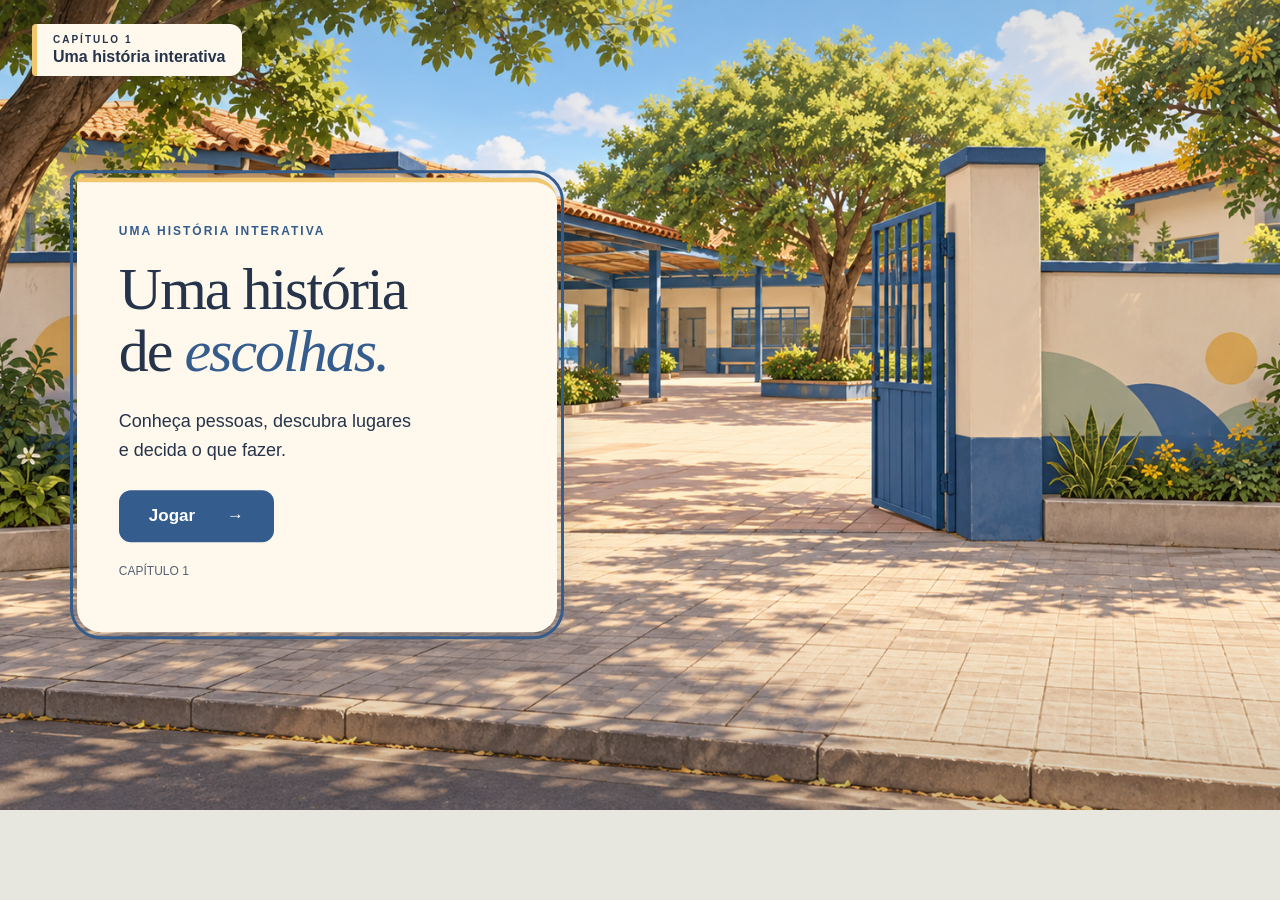
==== jogo/index.html @ d509e4c5 "feat: protótipo jogável do capítulo 1" ====
<!doctype html>
<html lang="pt-BR">
<head>
  <meta charset="utf-8">
  <meta name="viewport" content="width=device-width, initial-scale=1">
  <title>Uma história de escolhas — Capítulo 1</title>
  <link rel="stylesheet" href="style.css">
</head>
<body>
  <main class="stage" id="stage" aria-label="Composição da tela do jogo">
    <!-- Imagem de fundo do cenário -->
    <img class="background" id="scene-bg" src="assets/cenario-escola.png" alt="">

    <!-- Barra superior de identificação do local e controle de reinício -->
    <header class="scene-bar" id="scene-bar">
      <div class="scene-label">
        <small>CAPÍTULO 1</small>
        <strong id="scene-location">Uma história interativa</strong>
      </div>
      <button type="button" class="quiet" id="btn-reiniciar" style="display: none;">Reiniciar</button>
    </header>

    <!-- Personagem em destaque -->
    <img class="character" id="scene-char" src="assets/personagem-mae.png" alt="" style="display: none;">

    <!-- Caixa de diálogo com interlocutor, fala e escolhas -->
    <section class="dialogue" id="dialogue-box" aria-labelledby="dialogue-speaker" aria-describedby="speech-accessible" tabindex="-1" style="display: none;">
      <h2 class="speaker" id="dialogue-speaker">Mãe</h2>
      <p class="speech" id="dialogue-speech">
        <span class="sr-only" id="speech-accessible"></span>
        <span aria-hidden="true" id="speech-text"></span><span class="reveal-caret" id="speech-caret" aria-hidden="true">▌</span>
      </p>
      <div id="dialogue-interactive"></div>
      <p class="hint" id="dialogue-hint">Sua vez de escolher.</p>
    </section>

    <!-- Container dos painéis de tela (Início, Identificação, Introdução, Abertura e Fim) -->
    <div id="panel-container"></div>

    <!-- Modal de confirmação de reinício -->
    <div class="overlay" id="restart-modal" role="dialog" aria-modal="true" aria-labelledby="restart-title" style="display: none;">
      <section class="confirmation">
        <h1 class="panel-title" id="restart-title">Recomeçar o capítulo?</h1>
        <p class="lead">Você vai voltar ao início.</p>
        <div class="actions">
          <button class="quiet" type="button" id="btn-cancelar-reinicio">Continuar jogando</button>
          <button class="primary" type="button" id="btn-confirmar-reinicio">Recomeçar</button>
        </div>
      </section>
    </div>
  </main>

  <script src="game.js"></script>
</body>
</html>
---- jogo/style.css ----
/* Estilos do Capítulo 1 — Uma história de escolhas */
:root {
  --paper: #fff8ed;
  --ink: #25344a;
  --blue: #345c8c;
  --blue-deep: #24466e;
  --sage: #d9e8d5;
  --honey: #f2c66d;
  --border: #8291a1;
  --error: #9b3535;
  --muted: #536174;
  --surface: var(--paper);
  --text: var(--ink);
  --action: var(--blue);
  --action-hover: var(--blue-deep);
  --font-body: 'Trebuchet MS', Arial, sans-serif;
  --font-title: Georgia, 'Times New Roman', serif;
  --radius-panel: 22px;
  --radius-control: 12px;
  --shadow-panel: 0 12px 40px #17253426;
  --duration-fast: 150ms;
}

* {
  box-sizing: border-box;
}

html, body {
  margin: 0;
  padding: 0;
  background: #e8e7df;
  color: var(--text);
  font-family: var(--font-body);
  min-height: 100vh;
  overflow-x: hidden;
}

button, input, select {
  font: inherit;
}

button, a {
  -webkit-tap-highlight-color: transparent;
}

button {
  cursor: pointer;
}

button, input, select {
  transition: background-color var(--duration-fast), border-color var(--duration-fast), box-shadow var(--duration-fast);
}

:focus-visible {
  outline: 3px solid var(--blue);
  outline-offset: 4px;
}

/* Palco principal do jogo */
.stage {
  position: relative;
  isolation: isolate;
  width: min(100%, 1440px);
  height: min(100svh, 810px);
  min-height: 620px;
  margin-inline: auto;
  overflow: hidden;
  background: var(--sage);
}

/* Cenário ao fundo */
.background {
  position: absolute;
  z-index: -3;
  width: 100%;
  height: 100%;
  object-fit: cover;
  object-position: center;
  inset: 0;
  background-color: var(--sage);
  transition: opacity 200ms ease;
}

.stage::before {
  content: '';
  position: absolute;
  inset: 0;
  pointer-events: none;
  z-index: -2;
  background: linear-gradient(180deg, #1725341f, transparent 23%, transparent 75%, #17253430);
}

/* Barra superior da cena (local e reiniciar) */
.scene-bar {
  position: absolute;
  left: 32px;
  right: 32px;
  top: 24px;
  z-index: 3;
  display: flex;
  justify-content: space-between;
  align-items: flex-start;
  gap: 16px;
}

.scene-label {
  background: var(--paper);
  border-left: 5px solid var(--honey);
  border-radius: 4px 12px 12px 4px;
  box-shadow: 0 3px 14px #25344a15;
  padding: 10px 16px;
}

.scene-label small {
  display: block;
  font-size: 10px;
  font-weight: bold;
  letter-spacing: 2px;
  margin-bottom: 3px;
}

.scene-label strong {
  font-size: 16px;
}

.quiet {
  min-height: 44px;
  padding: 10px 16px;
  border: 1px solid var(--border);
  border-radius: var(--radius-control);
  background: var(--paper);
  color: var(--ink);
  font-weight: bold;
}

.quiet:hover {
  background: var(--sage);
}

/* Personagem em destaque */
.character {
  position: absolute;
  z-index: -1;
  height: 98%;
  width: auto;
  right: 10%;
  bottom: -7%;
  object-fit: contain;
  transition: opacity 200ms ease;
}

/* Caixa de diálogo */
.dialogue {
  position: absolute;
  left: 32px;
  right: 32px;
  bottom: 28px;
  padding: 32px 28px 20px;
  background: var(--paper);
  border: 2px solid var(--blue);
  border-radius: 4px var(--radius-panel) var(--radius-panel) var(--radius-panel);
  box-shadow: var(--shadow-panel);
}

.speaker {
  position: absolute;
  left: 26px;
  top: -22px;
  margin: 0;
  min-width: 108px;
  border-radius: 10px 10px 10px 2px;
  padding: 11px 22px;
  font-size: 17px;
  background: var(--blue);
  color: white;
  box-shadow: 4px 4px 0 var(--honey);
}

.speech {
  font-size: 22px;
  line-height: 1.45;
  margin: 0 0 18px;
  max-width: 1040px;
}

.choices {
  display: grid;
  grid-template-columns: 1fr 1fr;
  gap: 12px;
}

.choice {
  min-height: 52px;
  padding: 12px 16px;
  border: 1px solid var(--blue);
  color: var(--ink);
  background: #fffdf8;
  border-radius: var(--radius-control);
  text-align: left;
  display: flex;
  align-items: center;
  gap: 12px;
  font-size: 17px;
  line-height: 1.4;
}

.choice .letter {
  display: grid;
  place-items: center;
  flex: 0 0 26px;
  height: 26px;
  border-radius: 7px;
  background: var(--sage);
  color: var(--ink);
  font-weight: bold;
  font-size: 13px;
}

.choice:hover, .choice.is-hover {
  background: var(--sage);
}

.choice:active, .choice.is-selected {
  background: var(--blue);
  color: white;
}

.choice.is-selected .letter, .choice:active .letter {
  background: var(--paper);
  color: var(--blue);
}

.choice:disabled, .primary:disabled {
  background: #e4e4df;
  color: #59616b;
  border-color: var(--border);
  cursor: not-allowed;
}

/* A confirmação da escolha deve permanecer destacada mesmo com cliques bloqueados. */
.choice.is-selected:disabled, .primary.is-selected:disabled {
  background: var(--blue);
  color: white;
  border-color: var(--blue);
  transition: none;
}

.sr-only {
  position: absolute;
  width: 1px;
  height: 1px;
  padding: 0;
  margin: -1px;
  overflow: hidden;
  clip-path: inset(50%);
  white-space: nowrap;
  border: 0;
}

.hint {
  margin: 12px 0 0;
  font-size: 12px;
  color: var(--muted);
}

.primary {
  min-height: 52px;
  border: 2px solid var(--blue);
  border-radius: var(--radius-control);
  background: var(--blue);
  color: white;
  font-size: 17px;
  font-weight: bold;
  padding: 13px 28px;
  display: inline-flex;
  align-items: center;
  justify-content: center;
  gap: 32px;
}

.primary:hover {
  background: var(--blue-deep);
  border-color: var(--blue-deep);
}

.primary:active {
  background: var(--ink);
}

.actions {
  display: flex;
  justify-content: flex-end;
  gap: 12px;
}

/* Painéis de introdução, identificação, etc. */
.paper-panel {
  position: absolute;
  width: 480px;
  left: 6%;
  top: 50%;
  transform: translateY(-50%);
  padding: 42px;
  border-radius: 4px 24px 24px 24px;
  background: var(--paper);
  box-shadow: var(--shadow-panel);
  border-top: 5px solid var(--honey);
}

.eyebrow {
  margin: 0 0 20px;
  color: var(--blue);
  font-size: 12px;
  letter-spacing: 2px;
  font-weight: bold;
  text-transform: uppercase;
}

.game-title {
  font: normal 60px/1.04 var(--font-title);
  letter-spacing: -2px;
  margin: 0 0 24px;
}

.game-title em {
  color: var(--blue);
}

.lead {
  font-size: 18px;
  line-height: 1.6;
  margin: 0 0 26px;
}

.chapter-note {
  font-size: 12px;
  margin-top: 22px;
  color: var(--muted);
}

.panel-title {
  font: normal 36px/1.1 var(--font-title);
  margin: 0 0 24px;
  letter-spacing: -1px;
}

.field-label {
  font-size: 16px;
  display: block;
  margin-bottom: 8px;
  font-weight: bold;
}

.name-field {
  width: 100%;
  min-height: 52px;
  background: #fffdf8;
  border: 1px solid var(--border);
  border-radius: 10px;
  padding: 12px;
  color: var(--ink);
  margin-bottom: 20px;
}

.name-field[aria-invalid='true'] {
  border: 2px solid var(--error);
  margin-bottom: 8px;
}

.error-message {
  color: var(--error);
  margin: 0 0 18px;
  font-size: 14px;
  font-weight: bold;
}

fieldset {
  border: 0;
  padding: 0;
  margin: 0 0 24px;
}

legend {
  padding: 0;
  margin-bottom: 10px;
  font-size: 15px;
  font-weight: bold;
}

.radios {
  display: flex;
  gap: 12px;
}

.radio-choice {
  padding: 14px 12px;
  border: 1px solid var(--blue);
  border-radius: 10px;
  background: #fffdf8;
  display: flex;
  align-items: center;
  gap: 8px;
  flex: 1;
  min-height: 48px;
  cursor: pointer;
}

.radio-choice:has(input:checked) {
  background: var(--sage);
  outline: 1px solid var(--blue);
}

input[type='radio'] {
  accent-color: var(--blue);
  width: 17px;
  height: 17px;
  margin: 0;
}

.narration {
  width: 570px;
  padding: 34px;
}

.narration .lead {
  font-size: 17px;
  line-height: 1.55;
  margin-bottom: 14px;
}

.narration .panel-title {
  font-size: 32px;
  margin-bottom: 18px;
}

.center-panel {
  left: 50%;
  transform: translate(-50%, -50%);
  text-align: center;
  width: 480px;
}

.center-panel .eyebrow {
  margin-bottom: 14px;
}

.chapter-number {
  font: normal 80px/1 var(--font-title);
  color: var(--blue);
  margin: 12px 0 24px;
}

/* Overlay modal de reinício */
.overlay {
  position: absolute;
  z-index: 10;
  inset: 0;
  background: #17253480;
  display: grid;
  place-items: center;
  padding: 24px;
}

.confirmation {
  background: var(--paper);
  padding: 32px;
  max-width: 440px;
  width: 100%;
  border-radius: 20px;
  box-shadow: var(--shadow-panel);
}

.confirmation .panel-title {
  font-size: 30px;
}

.confirmation .lead {
  font-size: 16px;
}

.confirmation .actions {
  justify-content: flex-start;
  flex-wrap: wrap;
  gap: 12px;
}

.reveal-caret {
  color: var(--blue);
  font-weight: bold;
}

/* Responsividade móvel */
@media (max-width: 700px) {
  .stage {
    min-height: 720px;
    height: auto;
  }
  .scene-bar {
    left: 16px;
    right: 16px;
    top: 16px;
  }
  .scene-label {
    padding: 9px 12px;
  }
  .scene-label strong {
    font-size: 14px;
  }
  .quiet {
    font-size: 13px;
    padding: 10px 12px;
  }
  .character {
    height: 540px;
    right: calc(50% - 180px);
    bottom: auto;
    top: 70px;
  }
  .dialogue {
    position: relative;
    left: auto;
    right: auto;
    bottom: auto;
    margin: 400px 14px 20px;
    padding: 30px 18px 18px;
  }
  .speaker {
    left: 16px;
    font-size: 16px;
    padding: 10px 20px;
    min-width: 92px;
  }
  .speech {
    font-size: 18px;
    margin-bottom: 16px;
  }
  .choices {
    grid-template-columns: 1fr;
    gap: 10px;
  }
  .choice {
    font-size: 16px;
    padding: 12px;
    min-height: 50px;
  }
  .hint {
    font-size: 11px;
  }
  .paper-panel {
    position: relative;
    left: auto;
    top: auto;
    transform: none;
    width: auto;
    margin: 140px 20px 32px;
    padding: 30px 26px;
  }
  .game-title {
    font-size: 48px;
  }
  .lead {
    font-size: 16px;
  }
  .panel-title {
    font-size: 30px;
  }
  .narration {
    margin-top: 110px;
    padding: 26px;
  }
  .narration .lead {
    font-size: 16px;
  }
  .narration .choices {
    grid-template-columns: 1fr 1fr;
  }
  .radios {
    gap: 8px;
  }
  .radio-choice {
    font-size: 14px;
    padding: 12px 9px;
  }
  .center-panel {
    margin-top: 190px;
  }
  .background {
    object-position: 52% center;
  }
}

/* Acessibilidade — movimento reduzido */
@media (prefers-reduced-motion: reduce) {
  *, *::before, *::after {
    transition: none !important;
    animation: none !important;
    scroll-behavior: auto !important;
  }
}
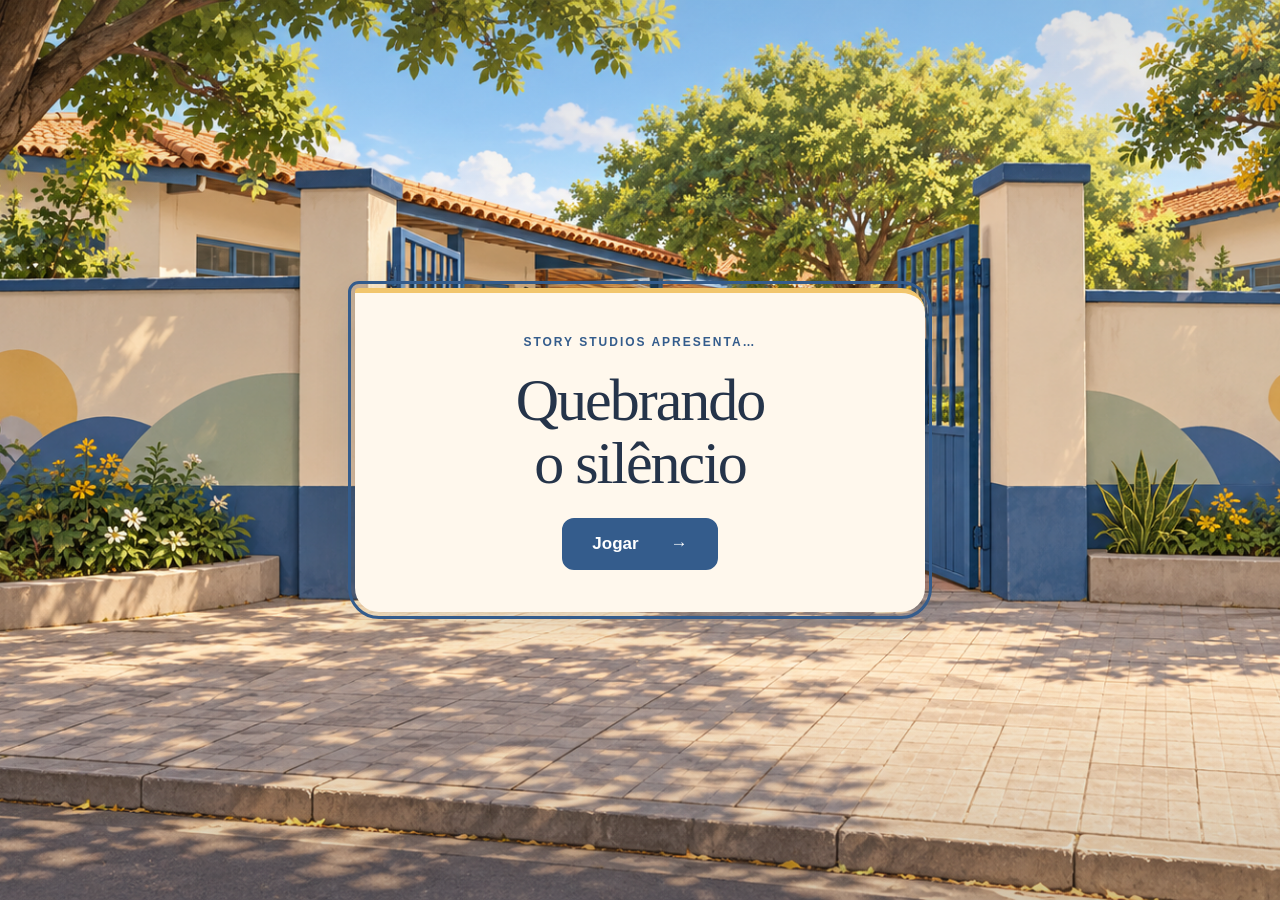
==== commit 83391a16: "feat: completar capitulo 1 e adicionar artes e selecao de capitulos" ====
--- a/jogo/index.html
+++ b/jogo/index.html
@@ -3,7 +3,7 @@
 <head>
   <meta charset="utf-8">
   <meta name="viewport" content="width=device-width, initial-scale=1">
-  <title>Uma história de escolhas — Capítulo 1</title>
+  <title>Quebrando o silêncio</title>
   <link rel="stylesheet" href="style.css">
 </head>
 <body>
@@ -51,5 +51,6 @@
   </main>
 
   <script src="game.js"></script>
+<script src="capitulo-1.js"></script>
 </body>
 </html>
--- a/jogo/style.css
+++ b/jogo/style.css
@@ -597,3 +597,43 @@
     scroll-behavior: auto !important;
   }
 }
+
+/* Capítulos e diálogo: acabamento discreto, preservando as artes. */
+.chapter-list {display:grid;gap:12px;margin-top:24px}
+.chapter-card {display:grid;gap:7px;text-align:left;padding:16px 20px;border:1px solid #aaa49b;background:#fffdf7;color:#272727;border-radius:8px;font:inherit;cursor:pointer}
+.chapter-card strong {font-size:20px}.chapter-card small,.chapter-card span {font-size:13px}
+.chapter-card:disabled {color:#666;background:#e5e2dc;border-style:dashed;cursor:not-allowed}
+.chapter-card:not(:disabled):hover {border-color:#345c8c;background:#edf2f7}
+.chapter-card:focus-visible {outline:3px solid #345c8c;outline-offset:3px}
+.dialogue {border-radius:10px;box-shadow:0 4px 20px #0002}
+.dialogue::before {content:attr(data-location);display:block;font-size:13px;color:#625c55;margin-bottom:10px}
+.dialogue .choices {grid-template-columns:1fr}
+.choice {border-radius:6px}
+.chapter-panel {max-height:calc(100dvh - 48px);overflow:auto}
+
+/* Todas as caixas usam o centro do palco, inclusive durante as falas. */
+.stage {width:100%;height:auto;min-height:100svh;display:grid;align-items:center;justify-items:center;overflow:visible;padding:110px 24px}
+#panel-container {width:100%;max-width:570px}
+#panel-container .paper-panel {position:relative;inset:auto;transform:none;margin:0 auto;width:100%;max-height:none;overflow:visible;text-align:center}
+.stage:has(.start-panel), .stage:has(.chapter-panel) {padding:32px 24px}
+.dialogue {position:relative;inset:auto;transform:none;margin:0;width:min(900px,100%);text-align:center;align-self:center;justify-self:center}
+.dialogue .speaker {left:50%;transform:translateX(-50%);width:max-content;max-width:calc(100% - 32px)}
+.dialogue .choice {justify-content:center;text-align:center}
+.chapter-card,.confirmation {text-align:center}
+.radios,.actions {justify-content:center}
+.scene-bar {left:24px;right:24px;justify-content:center}
+.scene-label {text-align:center;max-width:calc(100% - 190px)}
+.scene-bar .quiet {position:absolute;right:0}
+.overlay {min-height:100%;place-items:center}
+@media(max-width:700px){.stage{padding:120px 16px 48px}.scene-bar{left:16px;right:16px}.scene-label{max-width:calc(100% - 140px)}.dialogue{padding:32px 18px 20px}.character{position:absolute}.paper-panel{padding:28px 22px}}
+
+.player-portrait {display:flex;align-items:center;justify-content:center;gap:12px;margin:12px auto;font-weight:bold}
+.player-portrait img {width:72px;height:80px;object-fit:cover;object-position:top;border-radius:12px;background:#e7e0d4}
+
+/* Falas na base do cenário; menus continuam centralizados. */
+.stage:has(#dialogue-box[style*="display: block"]) {padding:110px 24px 24px;align-items:end}
+.stage #dialogue-box {align-self:end;margin:0 auto;position:relative;inset:auto;transform:none}
+@media(max-width:700px){
+ .stage:has(#dialogue-box[style*="display: block"]) {padding:160px 16px 16px}
+ .stage #dialogue-box {margin:0 auto}
+}
